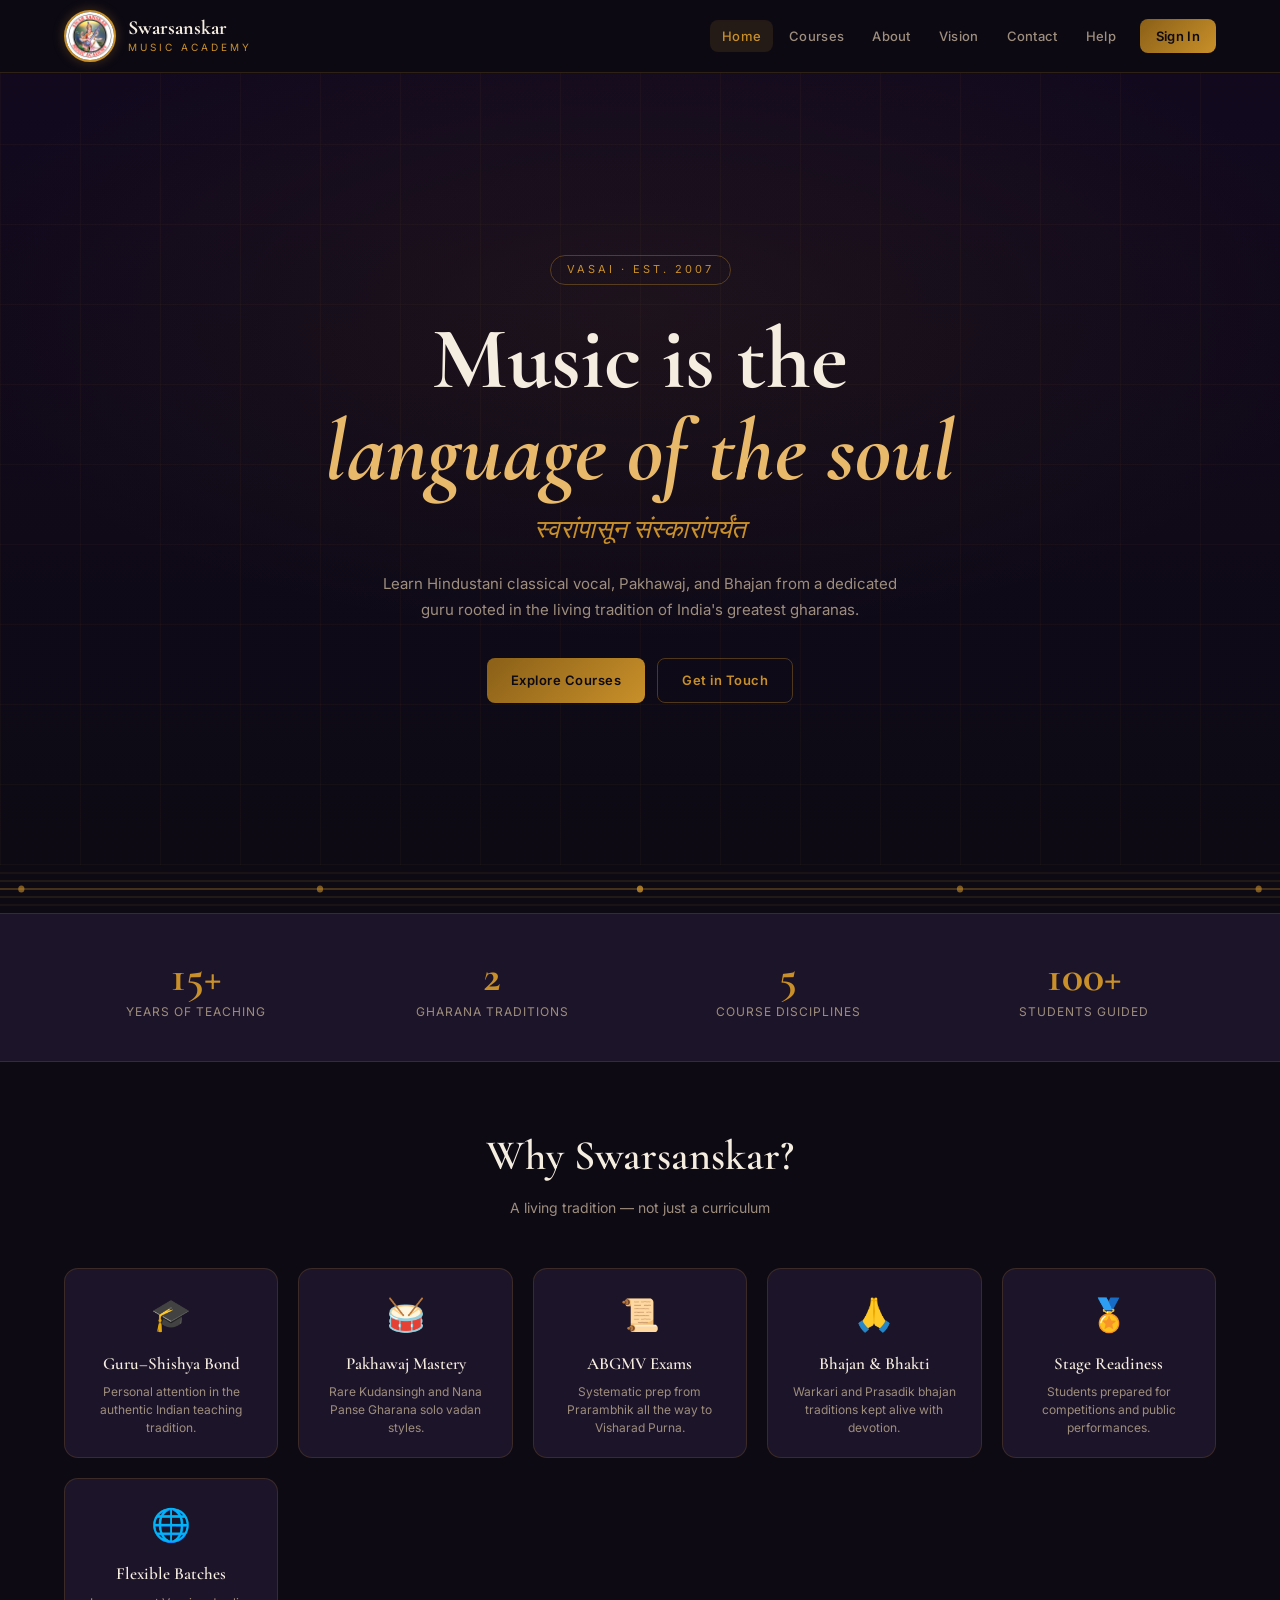
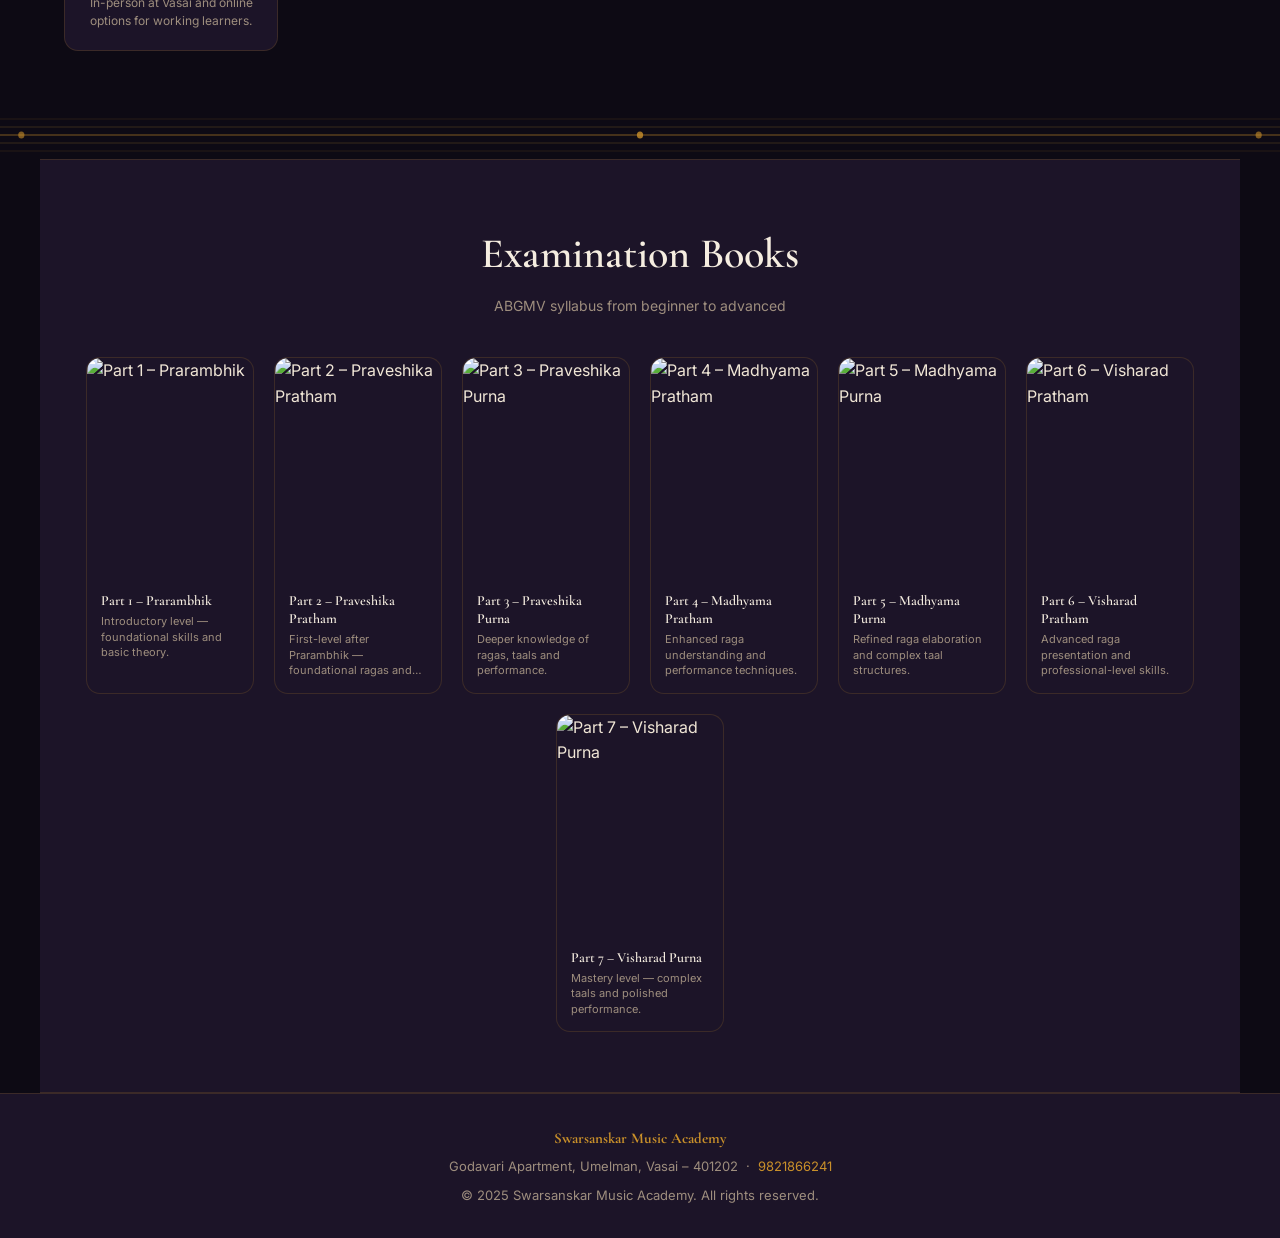
==== index.html @ 976a272d "Add files via upload" ====
<!DOCTYPE html>
<html lang="en">
<head>
  <meta charset="UTF-8">
  <meta name="viewport" content="width=device-width, initial-scale=1.0">
  <title>Swarsanskar Music Academy</title>
  <link rel="stylesheet" href="theme.css">
  <style>
    /* ── HERO ───────────────────────────────── */
    .hero {
      min-height: 88vh;
      display: flex;
      align-items: center;
      justify-content: center;
      text-align: center;
      position: relative;
      overflow: hidden;
      background:
        radial-gradient(ellipse 80% 60% at 50% 30%, rgba(201,144,42,0.07) 0%, transparent 70%),
        linear-gradient(180deg, #12091e 0%, #0d0a14 100%);
      padding: 80px 24px 60px;
    }

    .hero::before {
      content: '';
      position: absolute;
      inset: 0;
      background-image:
        repeating-linear-gradient(90deg, rgba(201,144,42,0.04) 0px, rgba(201,144,42,0.04) 1px, transparent 1px, transparent 80px),
        repeating-linear-gradient(0deg, rgba(201,144,42,0.04) 0px, rgba(201,144,42,0.04) 1px, transparent 1px, transparent 80px);
      pointer-events: none;
    }

    .hero-badge {
      display: inline-block;
      font-size: 11px;
      letter-spacing: 3px;
      text-transform: uppercase;
      color: var(--gold);
      border: 1px solid var(--border-s);
      border-radius: 50px;
      padding: 5px 16px;
      margin-bottom: 28px;
      animation: fadeUp 0.6s ease both;
    }

    .hero-title {
      font-family: var(--font-display);
      font-size: clamp(42px, 8vw, 88px);
      font-weight: 700;
      color: var(--sand);
      line-height: 1.05;
      margin-bottom: 12px;
      animation: fadeUp 0.6s 0.1s ease both;
    }

    .hero-title em {
      font-style: italic;
      color: var(--gold-lt);
    }

    .hero-tagline {
      font-family: var(--font-display);
      font-size: clamp(18px, 3vw, 26px);
      font-style: italic;
      color: var(--gold);
      margin-bottom: 20px;
      animation: fadeUp 0.6s 0.2s ease both;
    }

    .hero-desc {
      font-size: 15px;
      color: var(--muted);
      max-width: 520px;
      margin: 0 auto 36px;
      animation: fadeUp 0.6s 0.3s ease both;
      line-height: 1.7;
    }

    .hero-actions {
      display: flex;
      gap: 12px;
      justify-content: center;
      flex-wrap: wrap;
      animation: fadeUp 0.6s 0.4s ease both;
    }

    /* ── STRINGS VISUAL ─────────────────────── */
    .strings-bar {
      width: 100%;
      overflow: hidden;
      height: 48px;
      position: relative;
      margin: 0;
      background: transparent;
    }

    .strings-bar svg {
      width: 100%;
      height: 100%;
    }

    /* ── FEATURES GRID ──────────────────────── */
    .features-grid {
      display: grid;
      grid-template-columns: repeat(auto-fill, minmax(200px, 1fr));
      gap: 20px;
    }

    .feature-pill {
      background: var(--surface);
      border: 1px solid var(--border);
      border-radius: var(--radius);
      padding: 20px;
      text-align: center;
      transition: transform 0.25s, box-shadow 0.25s, border-color 0.25s;
    }

    .feature-pill:hover {
      transform: translateY(-4px);
      box-shadow: 0 16px 40px rgba(0,0,0,0.4);
      border-color: var(--border-s);
    }

    .feature-icon {
      font-size: 32px;
      margin-bottom: 10px;
    }

    .feature-pill h3 {
      font-family: var(--font-display);
      font-size: 17px;
      font-weight: 600;
      color: var(--sand);
      margin-bottom: 6px;
    }

    .feature-pill p {
      font-size: 12px;
      color: var(--muted);
      line-height: 1.5;
    }

    /* ── BOOKS SECTION ─────────────────────── */
    .books-row {
      display: flex;
      gap: 20px;
      flex-wrap: wrap;
      justify-content: center;
    }

    .book-card {
      width: 168px;
      background: var(--surface);
      border: 1px solid var(--border);
      border-radius: var(--radius);
      overflow: hidden;
      cursor: pointer;
      transition: transform 0.25s, box-shadow 0.25s;
      flex-shrink: 0;
    }

    .book-card:hover {
      transform: translateY(-6px) rotate(-1deg);
      box-shadow: 0 20px 50px rgba(0,0,0,0.5);
      border-color: var(--border-s);
    }

    .book-card img {
      width: 100%;
      height: 220px;
      object-fit: cover;
      display: block;
    }

    .book-info {
      padding: 14px;
    }

    .book-info h3 {
      font-family: var(--font-display);
      font-size: 14px;
      font-weight: 600;
      color: var(--sand);
      margin-bottom: 4px;
      line-height: 1.3;
    }

    .book-info p {
      font-size: 11px;
      color: var(--muted);
      line-height: 1.4;
      display: -webkit-box;
      -webkit-line-clamp: 3;
      -webkit-box-orient: vertical;
      overflow: hidden;
    }

    /* ── STATS STRIP ─────────────────────── */
    .stats-strip {
      background: var(--surface);
      border-top: 1px solid var(--border);
      border-bottom: 1px solid var(--border);
    }

    .stats-inner {
      max-width: 1200px;
      margin: 0 auto;
      padding: 40px 24px;
      display: grid;
      grid-template-columns: repeat(auto-fit, minmax(140px, 1fr));
      gap: 32px;
      text-align: center;
    }

    .stat-item h2 {
      font-family: var(--font-display);
      font-size: 44px;
      font-weight: 700;
      color: var(--gold);
      line-height: 1;
    }

    .stat-item p {
      font-size: 12px;
      color: var(--muted);
      letter-spacing: 1px;
      text-transform: uppercase;
      margin-top: 4px;
    }

    /* ── ANIMATIONS ────────────────────── */
    @keyframes fadeUp {
      from { opacity: 0; transform: translateY(20px); }
      to   { opacity: 1; transform: translateY(0); }
    }

    @media (max-width: 600px) {
      .books-row { gap: 14px; }
      .book-card { width: 140px; }
      .book-card img { height: 180px; }
    }
  </style>
</head>
<body>

  <header class="site-header">
    <div class="header-inner">
      <a href="index.html" class="logo-group">
        <img src="logo.jpeg" alt="Swarsanskar Logo" class="site-logo">
        <div class="logo-text">
          <span class="logo-name">Swarsanskar</span>
          <span class="logo-sub">Music Academy</span>
        </div>
      </a>

      <button class="nav-hamburger" onclick="toggleNav()" aria-label="Menu">
        <span></span><span></span><span></span>
      </button>

      <nav class="site-nav" id="siteNav">
        <a href="index.html" class="active">Home</a>
        <a href="cat.html">Courses</a>
        <a href="about.html">About</a>
        <a href="vision.html">Vision</a>
        <a href="cont.html">Contact</a>
        <a href="help.html">Help</a>
        <a href="Sign.html" class="nav-cta">Sign In</a>
      </nav>
    </div>
  </header>

  <!-- HERO -->
  <section class="hero">
    <div>
      <div class="hero-badge">Vasai · Est. 2007</div>
      <h1 class="hero-title">Music is the<br><em>language of the soul</em></h1>
      <p class="hero-tagline">स्वरांपासून संस्कारांपर्यंत</p>
      <p class="hero-desc">
        Learn Hindustani classical vocal, Pakhawaj, and Bhajan from a dedicated guru rooted in the living tradition of India's greatest gharanas.
      </p>
      <div class="hero-actions">
        <a href="cat.html" class="btn btn-gold">Explore Courses</a>
        <a href="cont.html" class="btn btn-outline">Get in Touch</a>
      </div>
    </div>
  </section>

  <!-- Decorative strings -->
  <div class="strings-bar">
    <svg viewBox="0 0 1440 48" preserveAspectRatio="none" fill="none" xmlns="http://www.w3.org/2000/svg">
      <line x1="0" y1="8"  x2="1440" y2="8"  stroke="rgba(201,144,42,0.15)" stroke-width="1"/>
      <line x1="0" y1="16" x2="1440" y2="16" stroke="rgba(201,144,42,0.25)" stroke-width="1"/>
      <line x1="0" y1="24" x2="1440" y2="24" stroke="rgba(201,144,42,0.40)" stroke-width="1.5"/>
      <line x1="0" y1="32" x2="1440" y2="32" stroke="rgba(201,144,42,0.25)" stroke-width="1"/>
      <line x1="0" y1="40" x2="1440" y2="40" stroke="rgba(201,144,42,0.15)" stroke-width="1"/>
      <!-- tuning pegs -->
      <circle cx="24"   cy="24" r="3.5" fill="#c9902a" opacity="0.6"/>
      <circle cx="360"  cy="24" r="3.5" fill="#c9902a" opacity="0.6"/>
      <circle cx="720"  cy="24" r="3.5" fill="#c9902a" opacity="0.8"/>
      <circle cx="1080" cy="24" r="3.5" fill="#c9902a" opacity="0.6"/>
      <circle cx="1416" cy="24" r="3.5" fill="#c9902a" opacity="0.6"/>
    </svg>
  </div>

  <!-- STATS -->
  <div class="stats-strip">
    <div class="stats-inner">
      <div class="stat-item"><h2>15+</h2><p>Years of Teaching</p></div>
      <div class="stat-item"><h2>2</h2><p>Gharana Traditions</p></div>
      <div class="stat-item"><h2>5</h2><p>Course Disciplines</p></div>
      <div class="stat-item"><h2>100+</h2><p>Students Guided</p></div>
    </div>
  </div>

  <!-- FEATURES -->
  <section class="section-wrap">
    <div style="margin-bottom: 48px; text-align: center;">
      <h2 class="section-title">Why Swarsanskar?</h2>
      <p class="section-sub">A living tradition — not just a curriculum</p>
    </div>
    <div class="features-grid">
      <div class="feature-pill">
        <div class="feature-icon">🎓</div>
        <h3>Guru–Shishya Bond</h3>
        <p>Personal attention in the authentic Indian teaching tradition.</p>
      </div>
      <div class="feature-pill">
        <div class="feature-icon">🥁</div>
        <h3>Pakhawaj Mastery</h3>
        <p>Rare Kudansingh and Nana Panse Gharana solo vadan styles.</p>
      </div>
      <div class="feature-pill">
        <div class="feature-icon">📜</div>
        <h3>ABGMV Exams</h3>
        <p>Systematic prep from Prarambhik all the way to Visharad Purna.</p>
      </div>
      <div class="feature-pill">
        <div class="feature-icon">🙏</div>
        <h3>Bhajan & Bhakti</h3>
        <p>Warkari and Prasadik bhajan traditions kept alive with devotion.</p>
      </div>
      <div class="feature-pill">
        <div class="feature-icon">🏅</div>
        <h3>Stage Readiness</h3>
        <p>Students prepared for competitions and public performances.</p>
      </div>
      <div class="feature-pill">
        <div class="feature-icon">🌐</div>
        <h3>Flexible Batches</h3>
        <p>In-person at Vasai and online options for working learners.</p>
      </div>
    </div>
  </section>

  <!-- BOOKS -->
  <div class="strings-bar" style="transform: scaleY(-1);">
    <svg viewBox="0 0 1440 48" preserveAspectRatio="none" fill="none" xmlns="http://www.w3.org/2000/svg">
      <line x1="0" y1="8"  x2="1440" y2="8"  stroke="rgba(201,144,42,0.15)" stroke-width="1"/>
      <line x1="0" y1="16" x2="1440" y2="16" stroke="rgba(201,144,42,0.25)" stroke-width="1"/>
      <line x1="0" y1="24" x2="1440" y2="24" stroke="rgba(201,144,42,0.40)" stroke-width="1.5"/>
      <line x1="0" y1="32" x2="1440" y2="32" stroke="rgba(201,144,42,0.25)" stroke-width="1"/>
      <line x1="0" y1="40" x2="1440" y2="40" stroke="rgba(201,144,42,0.15)" stroke-width="1"/>
      <circle cx="24"   cy="24" r="3.5" fill="#c9902a" opacity="0.6"/>
      <circle cx="720"  cy="24" r="3.5" fill="#c9902a" opacity="0.8"/>
      <circle cx="1416" cy="24" r="3.5" fill="#c9902a" opacity="0.6"/>
    </svg>
  </div>

  <section class="section-wrap" style="background: var(--surface); border-top: 1px solid var(--border); border-bottom: 1px solid var(--border);" id="features">
    <div style="margin-bottom: 40px; text-align: center;">
      <h2 class="section-title">Examination Books</h2>
      <p class="section-sub">ABGMV syllabus from beginner to advanced</p>
    </div>
    <div class="books-row" id="booksGallery"></div>
  </section>

  <footer class="site-footer">
    <strong>Swarsanskar Music Academy</strong><br>
    <span style="margin-top: 6px; display: block;">Godavari Apartment, Umelman, Vasai – 401202 &nbsp;·&nbsp; <a href="tel:+919821866241" style="color: var(--gold); text-decoration: none;">9821866241</a></span>
    <span style="margin-top: 8px; display: block;">© 2025 Swarsanskar Music Academy. All rights reserved.</span>
  </footer>

  <script>
    function toggleNav() {
      document.getElementById('siteNav').classList.toggle('open');
    }

    const books = [
      { img: 'https://i.postimg.cc/Y0KpzsmT/Orange-And-Brown-Modern-Illustrative-Indian-Novel-Book-Cover.png', title: 'Part 1 – Prarambhik', desc: 'Introductory level — foundational skills and basic theory.' },
      { img: 'https://i.postimg.cc/7L0tTtDp/Orange-And-Brown-Modern-Illustrative-Indian-Novel-Book-Cover-(1).png', title: 'Part 2 – Praveshika Pratham', desc: 'First-level after Prarambhik — foundational ragas and taals.' },
      { img: 'https://i.postimg.cc/bNnnP7Tk/Orange-And-Brown-Modern-Illustrative-Indian-Novel-Book-Cover-(2).png', title: 'Part 3 – Praveshika Purna', desc: 'Deeper knowledge of ragas, taals and performance.' },
      { img: 'https://i.postimg.cc/8CXByqDX/Orange-And-Brown-Modern-Illustrative-Indian-Novel-Book-Cover-(3).png', title: 'Part 4 – Madhyama Pratham', desc: 'Enhanced raga understanding and performance techniques.' },
      { img: 'https://i.postimg.cc/nzQ73r3b/Orange-And-Brown-Modern-Illustrative-Indian-Novel-Book-Cover-(4).png', title: 'Part 5 – Madhyama Purna', desc: 'Refined raga elaboration and complex taal structures.' },
      { img: 'https://i.postimg.cc/prH9kZ9w/Orange-And-Brown-Modern-Illustrative-Indian-Novel-Book-Cover-(5).png', title: 'Part 6 – Visharad Pratham', desc: 'Advanced raga presentation and professional-level skills.' },
      { img: 'https://i.postimg.cc/fyDLYRF7/Orange-And-Brown-Modern-Illustrative-Indian-Novel-Book-Cover-(6).png', title: 'Part 7 – Visharad Purna', desc: 'Mastery level — complex taals and polished performance.' },
    ];

    const gallery = document.getElementById('booksGallery');
    books.forEach(b => {
      const el = document.createElement('div');
      el.className = 'book-card';
      el.innerHTML = `<img src="${b.img}" alt="${b.title}"><div class="book-info"><h3>${b.title}</h3><p>${b.desc}</p></div>`;
      gallery.appendChild(el);
    });
  </script>
</body>
</html>
---- theme.css ----
/* ═══════════════════════════════════════════════
   SWARSANSKAR — SHARED THEME
   Palette: midnight indigo + saffron gold + sandstone
   ═══════════════════════════════════════════════ */

@import url('https://fonts.googleapis.com/css2?family=Cormorant+Garamond:ital,wght@0,400;0,600;0,700;1,400;1,600&family=Inter:wght@300;400;500;600&display=swap');

:root {
  --midnight:  #0d0a14;
  --surface:   #1c1428;
  --surface2:  #251d35;
  --gold:      #c9902a;
  --gold-lt:   #e8b96a;
  --gold-dim:  #8a6018;
  --sand:      #f5ede0;
  --sand-dim:  #d4c4ae;
  --maroon:    #7c3e52;
  --maroon-lt: #a8566d;
  --text:      #f0e6d6;
  --muted:     #9e8e7e;
  --border:    rgba(201,144,42,0.18);
  --border-s:  rgba(201,144,42,0.35);

  --font-display: 'Cormorant Garamond', Georgia, serif;
  --font-body:    'Inter', system-ui, sans-serif;

  --radius:  14px;
  --radius-s: 8px;
  --shadow:  0 8px 32px rgba(0,0,0,0.45);
}

*, *::before, *::after { box-sizing: border-box; margin: 0; padding: 0; }

html { scroll-behavior: smooth; }

body {
  font-family: var(--font-body);
  background: var(--midnight);
  color: var(--text);
  min-height: 100vh;
  line-height: 1.6;
}

/* ── HEADER ─────────────────────────────── */
.site-header {
  position: sticky;
  top: 0;
  z-index: 1000;
  background: rgba(13,10,20,0.88);
  backdrop-filter: blur(14px);
  border-bottom: 1px solid var(--border);
}

.header-inner {
  max-width: 1200px;
  margin: 0 auto;
  padding: 0 24px;
  display: flex;
  align-items: center;
  justify-content: space-between;
  height: 72px;
}

.logo-group {
  display: flex;
  align-items: center;
  gap: 12px;
  text-decoration: none;
}

.site-logo {
  width: 52px;
  height: 52px;
  border-radius: 50%;
  object-fit: cover;
  border: 2px solid var(--gold);
  box-shadow: 0 0 12px rgba(201,144,42,0.3);
}

.logo-text {
  display: flex;
  flex-direction: column;
}

.logo-name {
  font-family: var(--font-display);
  font-size: 20px;
  font-weight: 700;
  color: var(--sand);
  line-height: 1.1;
}

.logo-sub {
  font-size: 10px;
  letter-spacing: 3px;
  color: var(--gold);
  text-transform: uppercase;
}

/* ── NAV ──────────────────────────────── */
.site-nav {
  display: flex;
  align-items: center;
  gap: 4px;
}

.site-nav a {
  font-size: 13px;
  font-weight: 500;
  color: var(--muted);
  text-decoration: none;
  padding: 6px 12px;
  border-radius: var(--radius-s);
  transition: color 0.2s, background 0.2s;
  letter-spacing: 0.3px;
}

.site-nav a:hover {
  color: var(--gold-lt);
  background: rgba(201,144,42,0.1);
}

.site-nav a.active,
.site-nav a[aria-current="page"] {
  color: var(--gold);
  background: rgba(201,144,42,0.12);
}

.nav-cta {
  margin-left: 8px;
  background: linear-gradient(135deg, var(--gold-dim), var(--gold)) !important;
  color: var(--midnight) !important;
  font-weight: 600 !important;
  padding: 7px 16px !important;
}

.nav-cta:hover {
  opacity: 0.9;
  background: linear-gradient(135deg, var(--gold), var(--gold-lt)) !important;
}

/* ── SWAR DIVIDER (signature element) ──── */
.swar-divider {
  display: flex;
  align-items: center;
  gap: 16px;
  padding: 12px 0;
  opacity: 0.6;
}

.swar-divider::before,
.swar-divider::after {
  content: '';
  flex: 1;
  height: 1px;
  background: linear-gradient(90deg, transparent, var(--gold), transparent);
}

.swar-divider span {
  font-family: var(--font-display);
  font-size: 18px;
  color: var(--gold);
  font-style: italic;
}

/* ── PAGE HERO ───────────────────────── */
.page-hero {
  padding: 80px 24px 60px;
  text-align: center;
}

.page-hero h1 {
  font-family: var(--font-display);
  font-size: clamp(36px, 6vw, 64px);
  font-weight: 600;
  color: var(--sand);
  line-height: 1.1;
  margin-bottom: 16px;
}

.page-hero p {
  font-size: 16px;
  color: var(--muted);
  max-width: 600px;
  margin: 0 auto;
}

/* ── CARDS ───────────────────────────── */
.card {
  background: var(--surface);
  border: 1px solid var(--border);
  border-radius: var(--radius);
  padding: 28px;
  box-shadow: var(--shadow);
}

/* ── BUTTONS ─────────────────────────── */
.btn {
  display: inline-flex;
  align-items: center;
  gap: 8px;
  padding: 11px 24px;
  border-radius: var(--radius-s);
  border: none;
  font-family: var(--font-body);
  font-size: 13px;
  font-weight: 600;
  letter-spacing: 0.5px;
  cursor: pointer;
  transition: all 0.2s;
  text-decoration: none;
}

.btn-gold {
  background: linear-gradient(135deg, var(--gold-dim), var(--gold));
  color: var(--midnight);
}

.btn-gold:hover {
  opacity: 0.88;
  transform: translateY(-1px);
}

.btn-outline {
  background: transparent;
  color: var(--gold);
  border: 1px solid var(--border-s);
}

.btn-outline:hover {
  background: rgba(201,144,42,0.1);
}

/* ── FOOTER ─────────────────────────── */
.site-footer {
  border-top: 1px solid var(--border);
  padding: 32px 24px;
  text-align: center;
  color: var(--muted);
  font-size: 13px;
  background: var(--surface);
}

.site-footer strong {
  color: var(--gold);
  font-family: var(--font-display);
  font-size: 15px;
}

/* ── SECTION WRAPPER ─────────────────── */
.section-wrap {
  max-width: 1200px;
  margin: 0 auto;
  padding: 60px 24px;
}

.section-title {
  font-family: var(--font-display);
  font-size: clamp(28px, 4vw, 42px);
  font-weight: 600;
  color: var(--sand);
  margin-bottom: 8px;
}

.section-sub {
  color: var(--muted);
  font-size: 14px;
  margin-bottom: 40px;
}

/* ── FORM FIELDS ─────────────────────── */
.field {
  margin-bottom: 16px;
}

.field label {
  display: block;
  font-size: 10px;
  letter-spacing: 1.5px;
  text-transform: uppercase;
  color: var(--muted);
  margin-bottom: 6px;
}

.field input,
.field select,
.field textarea {
  width: 100%;
  padding: 11px 14px;
  background: var(--midnight);
  border: 1px solid var(--border);
  border-radius: var(--radius-s);
  color: var(--text);
  font-family: var(--font-body);
  font-size: 14px;
  transition: border-color 0.2s, box-shadow 0.2s;
}

.field input:focus,
.field select:focus,
.field textarea:focus {
  outline: none;
  border-color: var(--gold);
  box-shadow: 0 0 0 3px rgba(201,144,42,0.12);
}

.field input::placeholder,
.field textarea::placeholder {
  color: var(--muted);
  opacity: 0.6;
}

.field select option {
  background: var(--surface);
}

/* ── TOAST ───────────────────────────── */
.toast {
  position: fixed;
  bottom: 28px;
  left: 50%;
  transform: translateX(-50%) translateY(60px);
  background: var(--surface2);
  border: 1px solid var(--border);
  color: var(--text);
  padding: 12px 24px;
  border-radius: 50px;
  font-size: 13px;
  opacity: 0;
  transition: all 0.3s ease;
  z-index: 9999;
  white-space: nowrap;
  box-shadow: var(--shadow);
}

.toast.show {
  opacity: 1;
  transform: translateX(-50%) translateY(0);
}

.toast.success { border-color: #4ade80; color: #4ade80; }
.toast.error   { border-color: #f87171; color: #f87171; }

/* ── MOBILE NAV ──────────────────────── */
.nav-hamburger {
  display: none;
  flex-direction: column;
  gap: 5px;
  background: none;
  border: none;
  cursor: pointer;
  padding: 4px;
}

.nav-hamburger span {
  display: block;
  width: 22px;
  height: 2px;
  background: var(--gold);
  border-radius: 2px;
  transition: all 0.3s;
}

@media (max-width: 768px) {
  .nav-hamburger { display: flex; }
  
  .site-nav {
    display: none;
    position: absolute;
    top: 72px;
    left: 0;
    right: 0;
    background: rgba(13,10,20,0.97);
    border-bottom: 1px solid var(--border);
    flex-direction: column;
    padding: 12px 16px;
    gap: 4px;
  }

  .site-nav.open { display: flex; }
  
  .site-nav a { width: 100%; }
}
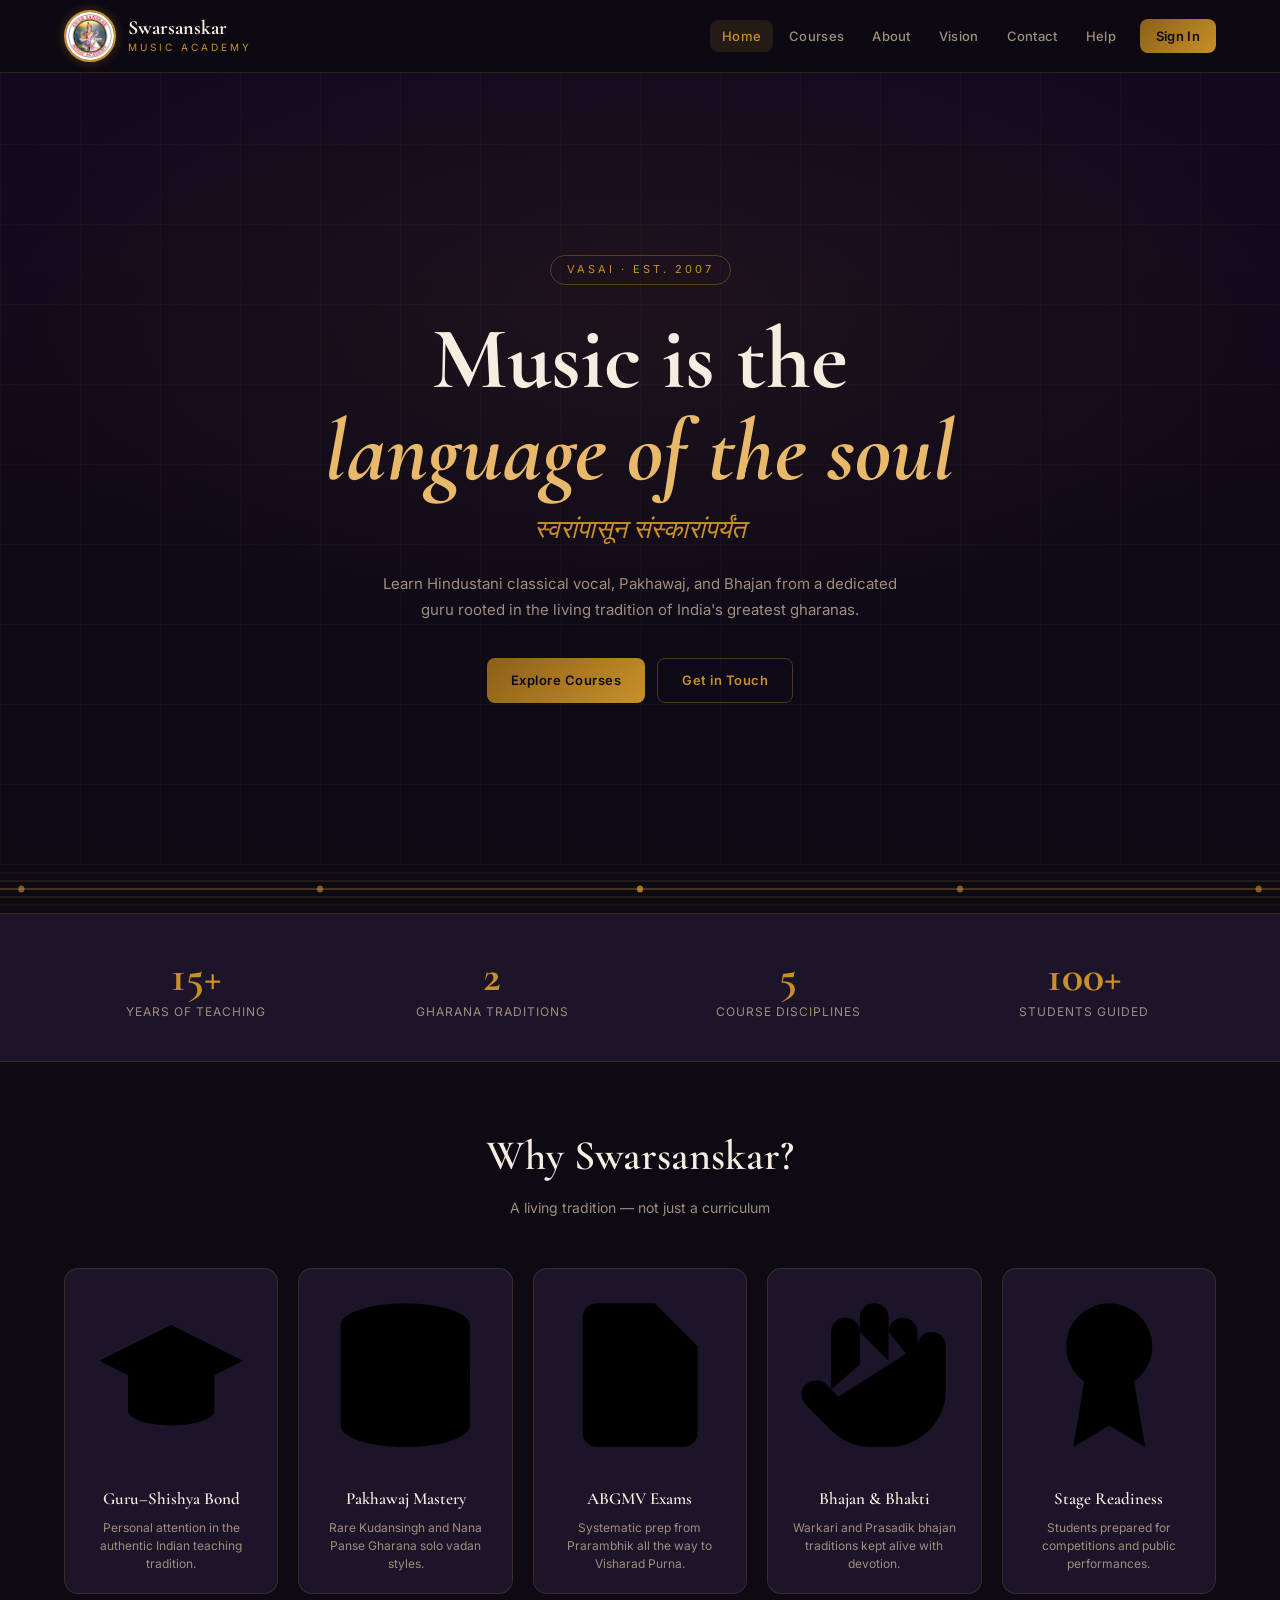
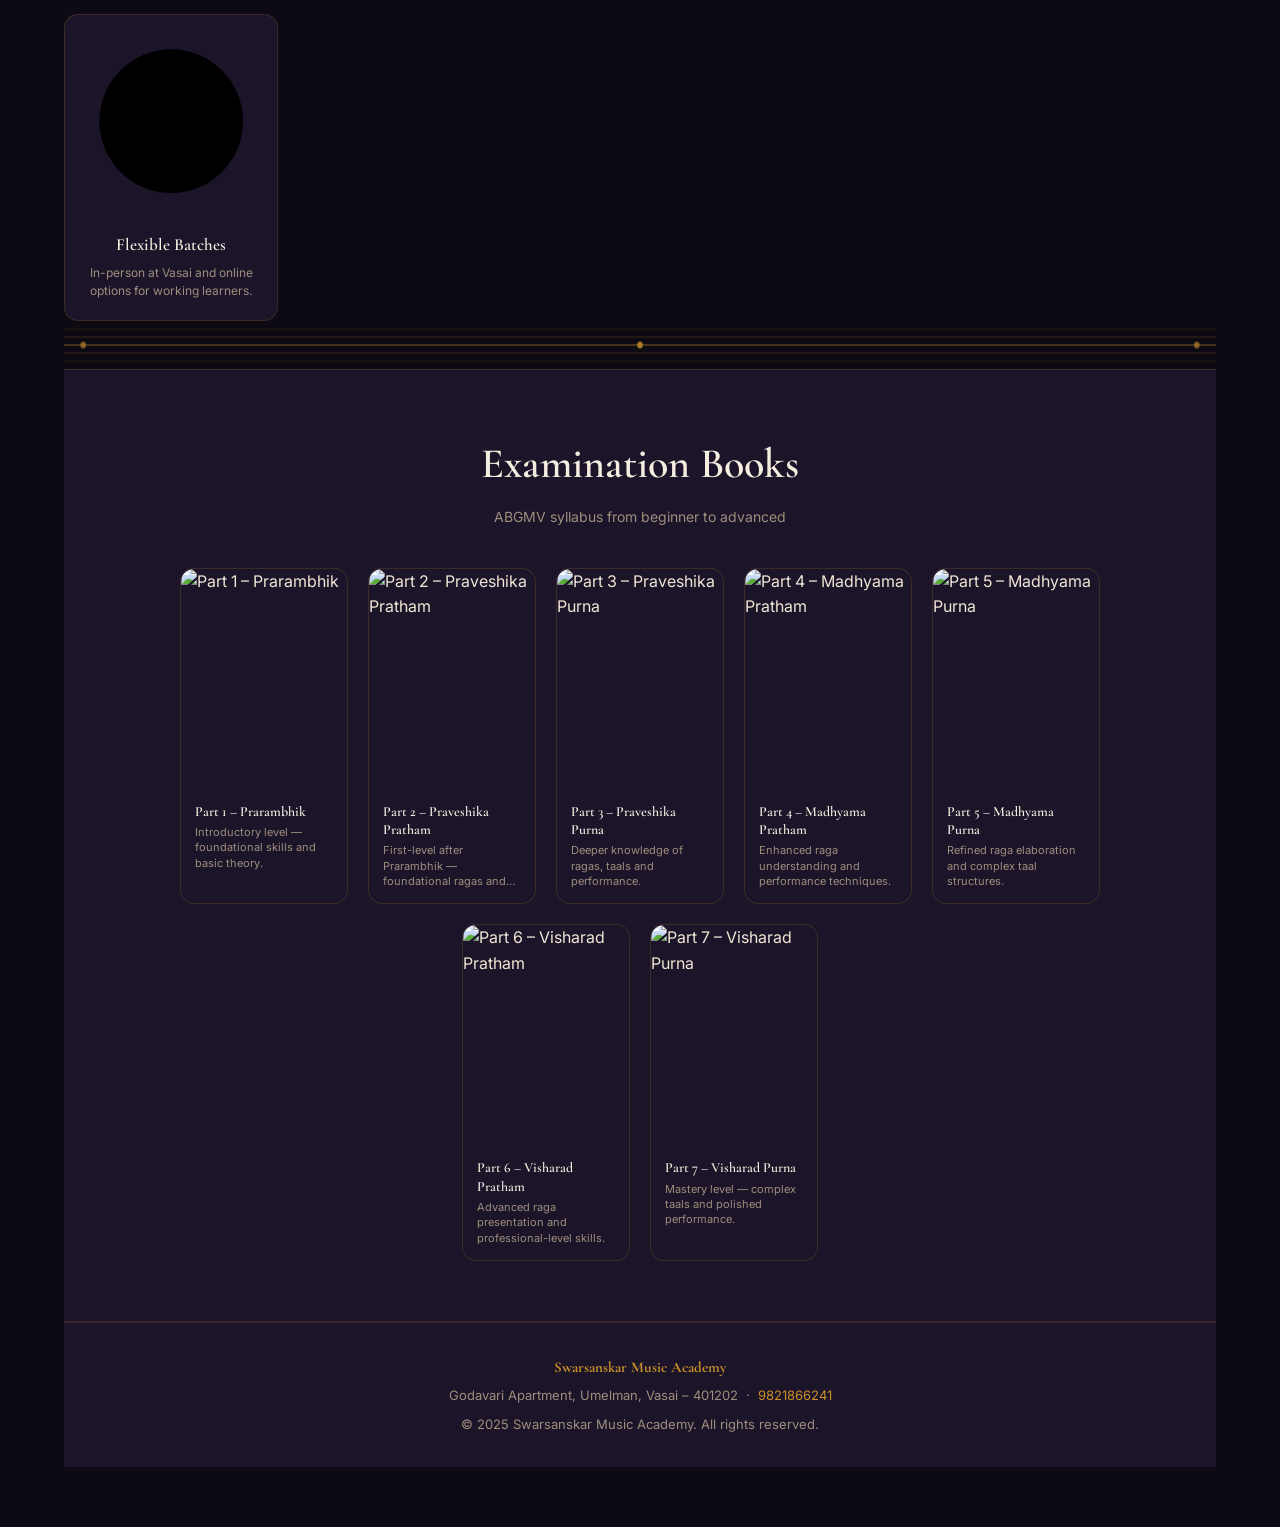
==== commit b9cf1ba9: "Update index.html" ====
--- a/index.html
+++ b/index.html
@@ -319,39 +319,55 @@
       <h2 class="section-title">Why Swarsanskar?</h2>
       <p class="section-sub">A living tradition — not just a curriculum</p>
     </div>
-    <div class="features-grid">
-      <div class="feature-pill">
-        <div class="feature-icon">🎓</div>
-        <h3>Guru–Shishya Bond</h3>
-        <p>Personal attention in the authentic Indian teaching tradition.</p>
-      </div>
-      <div class="feature-pill">
-        <div class="feature-icon">🥁</div>
-        <h3>Pakhawaj Mastery</h3>
-        <p>Rare Kudansingh and Nana Panse Gharana solo vadan styles.</p>
-      </div>
-      <div class="feature-pill">
-        <div class="feature-icon">📜</div>
-        <h3>ABGMV Exams</h3>
-        <p>Systematic prep from Prarambhik all the way to Visharad Purna.</p>
-      </div>
-      <div class="feature-pill">
-        <div class="feature-icon">🙏</div>
-        <h3>Bhajan & Bhakti</h3>
-        <p>Warkari and Prasadik bhajan traditions kept alive with devotion.</p>
-      </div>
-      <div class="feature-pill">
-        <div class="feature-icon">🏅</div>
-        <h3>Stage Readiness</h3>
-        <p>Students prepared for competitions and public performances.</p>
-      </div>
-      <div class="feature-pill">
-        <div class="feature-icon">🌐</div>
-        <h3>Flexible Batches</h3>
-        <p>In-person at Vasai and online options for working learners.</p>
-      </div>
-    </div>
-  </section>
+<div class="features-grid">
+  <div class="feature-pill">
+    <div class="feature-icon">
+      <svg class="icon-svg" viewBox="0 0 24 24"><path d="M22 10v6M2 10l10-5 10 5-10 5z"/><path d="M6 12v5c0 1.1 2.7 2 6 2s6-.9 6-2v-5"/></svg>
+    </div>
+    <h3>Guru–Shishya Bond</h3>
+    <p>Personal attention in the authentic Indian teaching tradition.</p>
+  </div>
+
+  <div class="feature-pill">
+    <div class="feature-icon">
+      <svg class="icon-svg" viewBox="0 0 24 24"><ellipse cx="12" cy="5" rx="9" ry="3"/><path d="M21 12c0 1.66-4 3-9 3s-9-1.34-9-3"/><path d="M3 5v14c0 1.66 4 3 9 3s9-1.34 9-3V5"/></svg>
+    </div>
+    <h3>Pakhawaj Mastery</h3>
+    <p>Rare Kudansingh and Nana Panse Gharana solo vadan styles.</p>
+  </div>
+
+  <div class="feature-pill">
+    <div class="feature-icon">
+      <svg class="icon-svg" viewBox="0 0 24 24"><path d="M14 2H6a2 2 0 0 0-2 2v16a2 2 0 0 0 2 2h12a2 2 0 0 0 2-2V8z"/><polyline points="14 2 14 8 20 8"/><line x1="16" y1="13" x2="8" y2="13"/><line x1="16" y1="17" x2="8" y2="17"/></svg>
+    </div>
+    <h3>ABGMV Exams</h3>
+    <p>Systematic prep from Prarambhik all the way to Visharad Purna.</p>
+  </div>
+
+  <div class="feature-pill">
+    <div class="feature-icon">
+      <svg class="icon-svg" viewBox="0 0 24 24"><path d="M18 11V6a2 2 0 0 0-2-2 2 2 0 0 0-2 2v0"/><path d="M14 10V4a2 2 0 0 0-2-2 2 2 0 0 0-2 2v2"/><path d="M10 10.5V6a2 2 0 0 0-2-2 2 2 0 0 0-2 2v8"/><path d="M18 8a2 2 0 1 1 4 0v6a8 8 0 0 1-8 8h-2c-2.8 0-4.5-.86-5.99-2.34l-3.6-3.6a2 2 0 0 1 2.83-2.82L7 15"/></svg>
+    </div>
+    <h3>Bhajan & Bhakti</h3>
+    <p>Warkari and Prasadik bhajan traditions kept alive with devotion.</p>
+  </div>
+
+  <div class="feature-pill">
+    <div class="feature-icon">
+      <svg class="icon-svg" viewBox="0 0 24 24"><circle cx="12" cy="8" r="6"/><path d="M15.477 12.89 17 22l-5-3-5 3 1.523-9.11"/></svg>
+    </div>
+    <h3>Stage Readiness</h3>
+    <p>Students prepared for competitions and public performances.</p>
+  </div>
+
+  <div class="feature-pill">
+    <div class="feature-icon">
+      <svg class="icon-svg" viewBox="0 0 24 24"><circle cx="12" cy="12" r="10"/><line x1="2" y1="12" x2="22" y2="12"/><path d="M12 2a15.3 15.3 0 0 1 4 10 15.3 15.3 0 0 1-4 10 15.3 15.3 0 0 1-4-10 15.3 15.3 0 0 1 4-10z"/></svg>
+    </div>
+    <h3>Flexible Batches</h3>
+    <p>In-person at Vasai and online options for working learners.</p>
+  </div>
+</div>
 
   <!-- BOOKS -->
   <div class="strings-bar" style="transform: scaleY(-1);">
